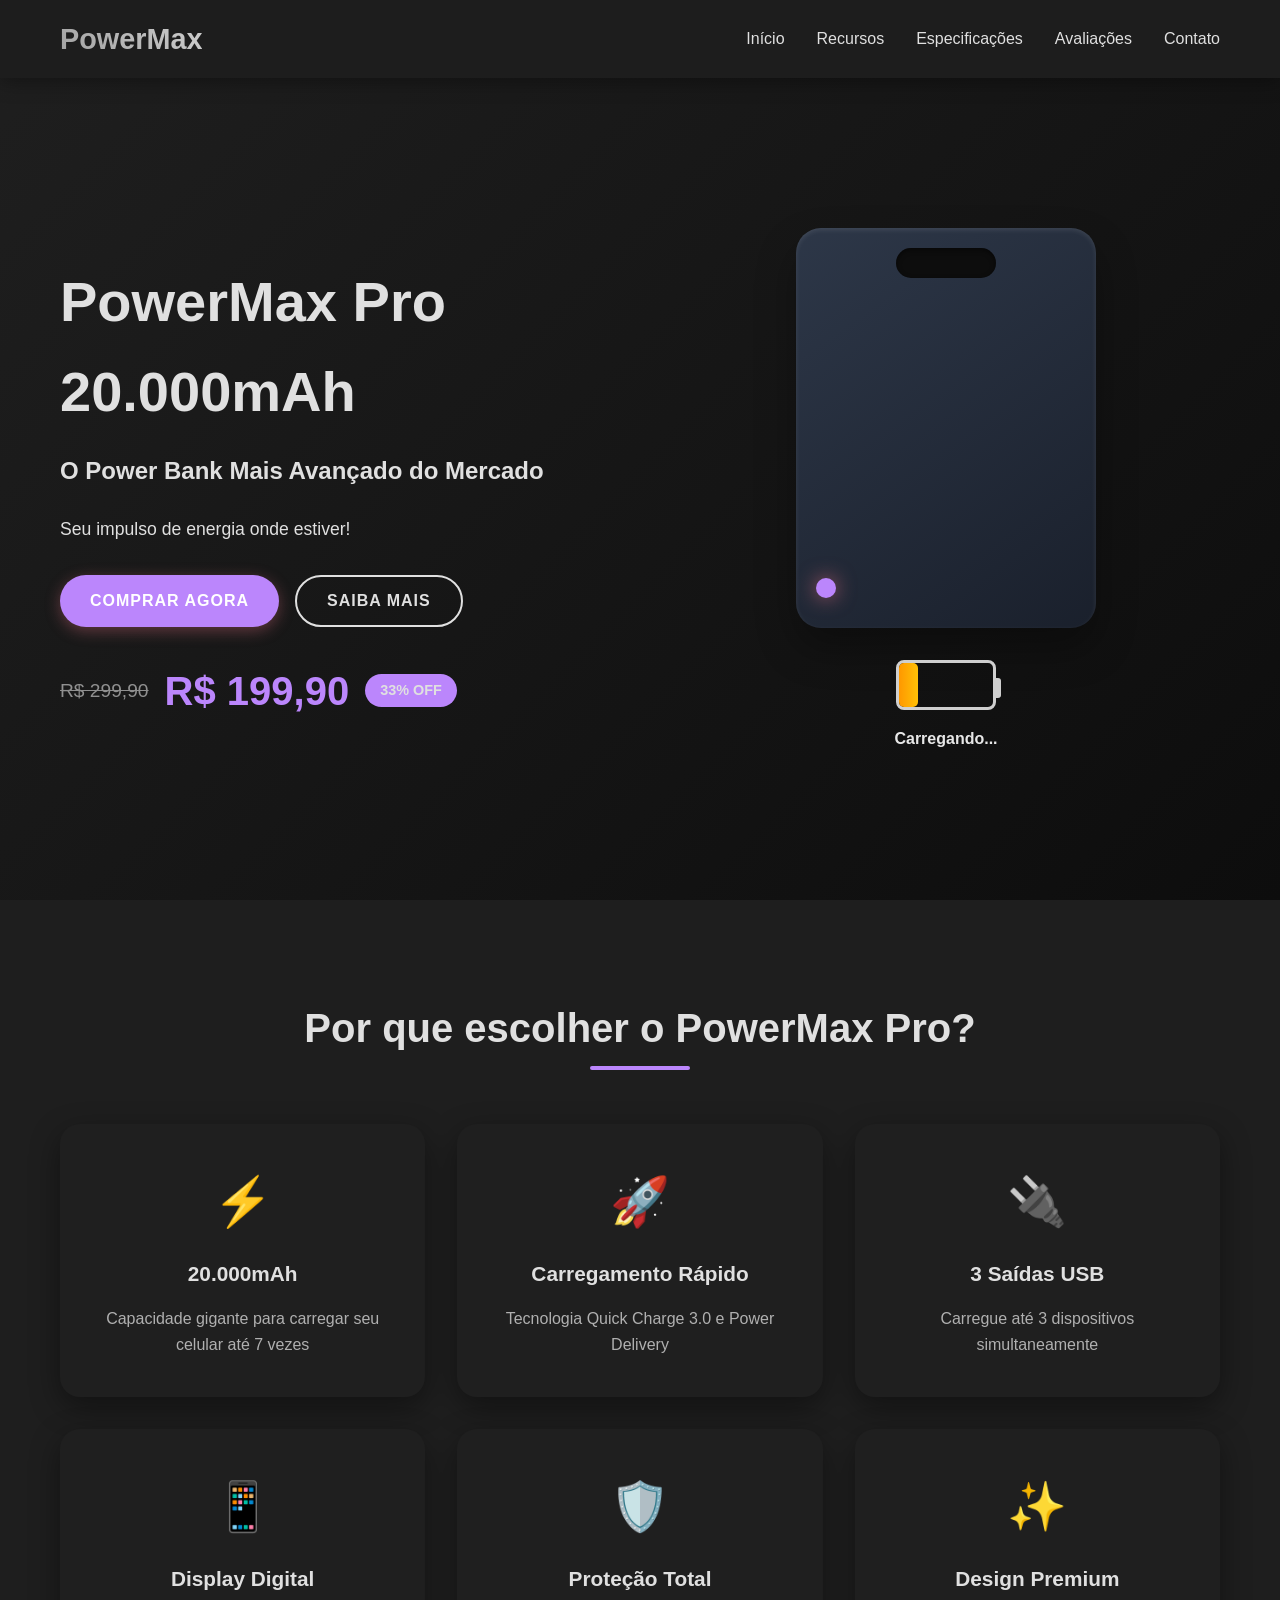
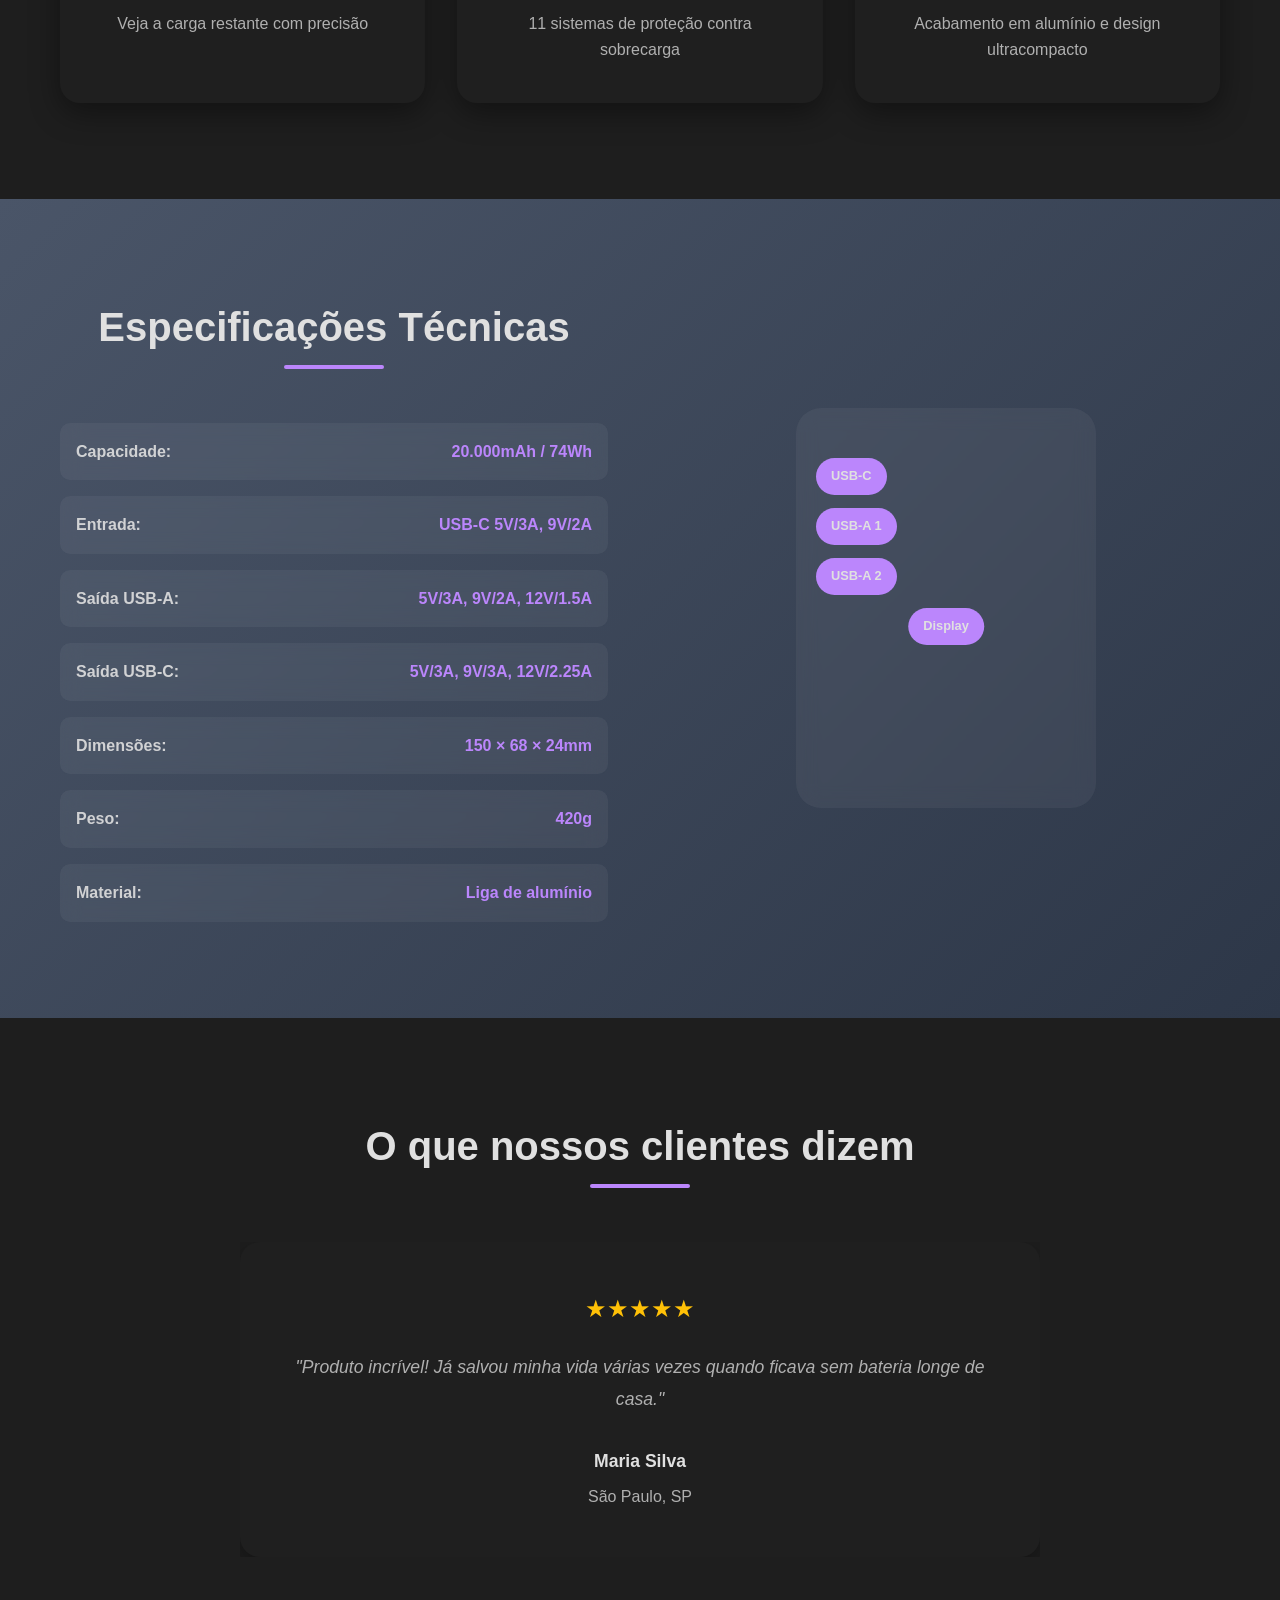
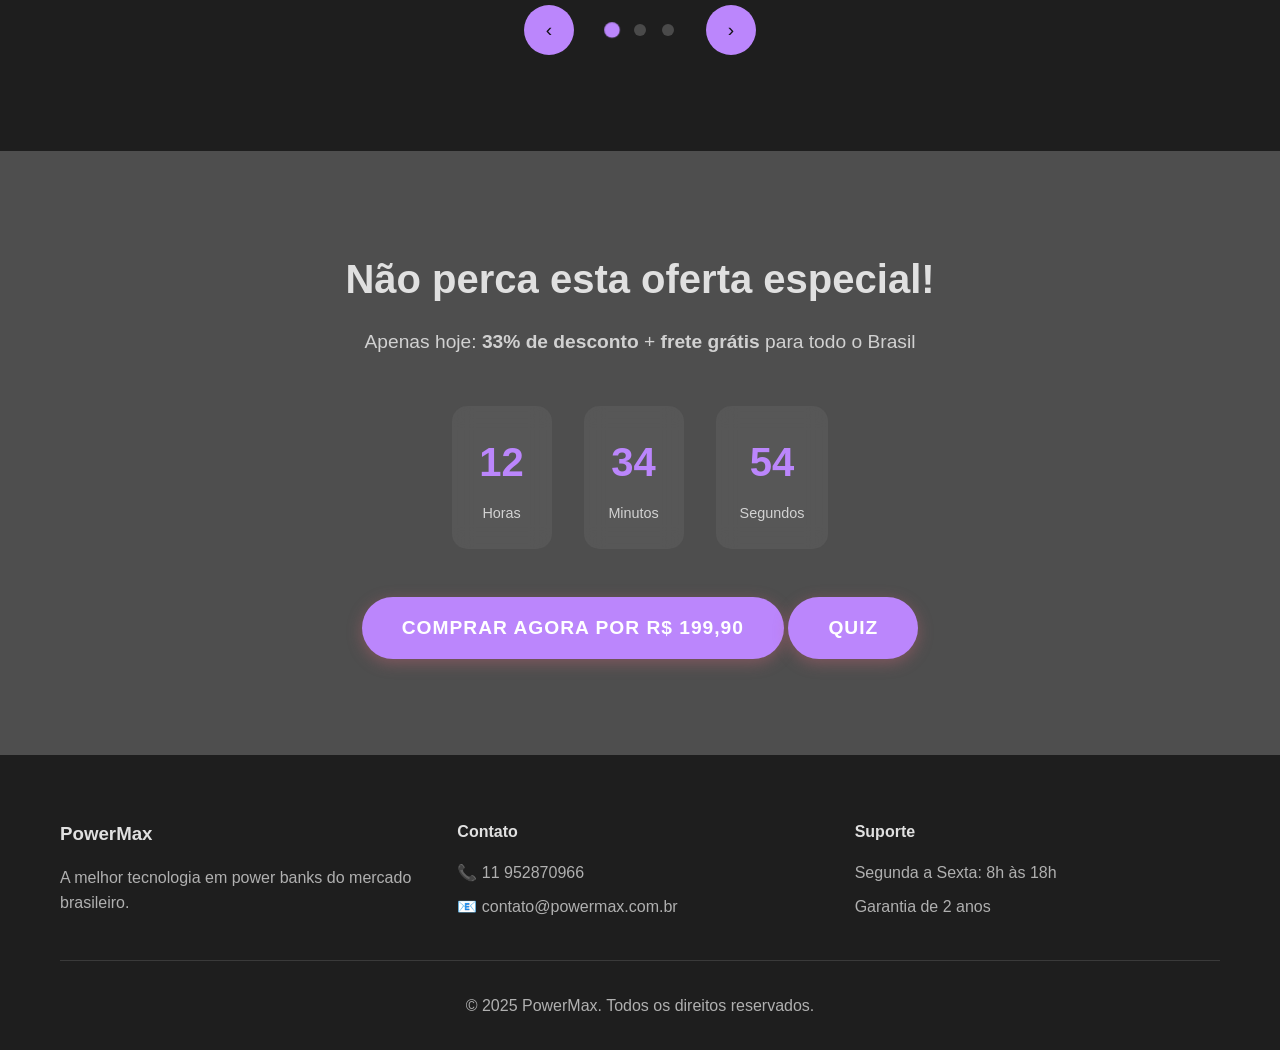
==== index.html @ d1345ab3 "Add files via upload" ====
<!DOCTYPE html>
<html lang="pt-BR">
<head>
    <meta charset="UTF-8">
    <meta name="viewport" content="width=device-width, initial-scale=1.0">
    <title>PowerMax Pro - O Poder que Você Precisa</title>
    <link rel="stylesheet" href="styles.css">
</head>
<body>
    <header class="header">
        <nav class="navbar">
            <div class="nav-brand">
                <h1>PowerMax</h1>
            </div>
            <ul class="nav-menu">
                <li><a href="#home">Início</a></li>
                <li><a href="#features">Recursos</a></li>
                <li><a href="#specs">Especificações</a></li>
                <li><a href="#testimonials">Avaliações</a></li>
                <li><a href="#contact">Contato</a></li>
            </ul>
            <div class="hamburger">
                <span></span>
                <span></span>
                <span></span>
            </div>
        </nav>
    </header>

    <main>
        <section id="home" class="hero">
            <div class="hero-content">
                <div class="hero-text">
                    <h1 class="hero-title">PowerMax Pro 20.000mAh</h1>
                    <h2 class="hero-subtitle">O Power Bank Mais Avançado do Mercado</h2>
                    <p class="hero-description">
                        Seu impulso de energia onde estiver!
                    </p>
                    <div class="hero-buttons">
                        <button class="btn btn-primary" id="buy-now">Comprar Agora</button>
                        <button class="btn btn-secondary" id="learn-more">Saiba Mais</button>
                    </div>
                    <div class="hero-price">
                        <span class="price-old">R$ 299,90</span>
                        <span class="price-current">R$ 199,90</span>
                        <span class="discount">33% OFF</span>
                    </div>
                </div>
                <div class="hero-image">
                    <div class="powerbank-showcase">
                        <div class="powerbank-3d"></div>
                        <div class="charging-animation">
                            <div class="battery-indicator">
                                <div class="battery-level" id="battery-level"></div>
                            </div>
                            <span class="charging-text">Carregando...</span>
                        </div>
                    </div>
                </div>
            </div>
        </section>

        <section id="features" class="features">
            <div class="container">
                <h2 class="section-title">Por que escolher o PowerMax Pro?</h2>
                <div class="features-grid">
                    <div class="feature-card" data-feature="capacity">
                        <div class="feature-icon">⚡</div>
                        <h3>20.000mAh</h3>
                        <p>Capacidade gigante para carregar seu celular até 7 vezes</p>
                    </div>
                    <div class="feature-card" data-feature="speed">
                        <div class="feature-icon">🚀</div>
                        <h3>Carregamento Rápido</h3>
                        <p>Tecnologia Quick Charge 3.0 e Power Delivery</p>
                    </div>
                    <div class="feature-card" data-feature="ports">
                        <div class="feature-icon">🔌</div>
                        <h3>3 Saídas USB</h3>
                        <p>Carregue até 3 dispositivos simultaneamente</p>
                    </div>
                    <div class="feature-card" data-feature="display">
                        <div class="feature-icon">📱</div>
                        <h3>Display Digital</h3>
                        <p>Veja a carga restante com precisão</p>
                    </div>
                    <div class="feature-card" data-feature="safety">
                        <div class="feature-icon">🛡️</div>
                        <h3>Proteção Total</h3>
                        <p>11 sistemas de proteção contra sobrecarga</p>
                    </div>
                    <div class="feature-card" data-feature="design">
                        <div class="feature-icon">✨</div>
                        <h3>Design Premium</h3>
                        <p>Acabamento em alumínio e design ultracompacto</p>
                    </div>
                </div>
            </div>
        </section>

        <section id="specs" class="specifications">
            <div class="container">
                <div class="specs-content">
                    <div class="specs-text">
                        <h2 class="section-title">Especificações Técnicas</h2>
                        <div class="specs-list">
                            <div class="spec-item">
                                <span class="spec-label">Capacidade:</span>
                                <span class="spec-value">20.000mAh / 74Wh</span>
                            </div>
                            <div class="spec-item">
                                <span class="spec-label">Entrada:</span>
                                <span class="spec-value">USB-C 5V/3A, 9V/2A</span>
                            </div>
                            <div class="spec-item">
                                <span class="spec-label">Saída USB-A:</span>
                                <span class="spec-value">5V/3A, 9V/2A, 12V/1.5A</span>
                            </div>
                            <div class="spec-item">
                                <span class="spec-label">Saída USB-C:</span>
                                <span class="spec-value">5V/3A, 9V/3A, 12V/2.25A</span>
                            </div>
                            <div class="spec-item">
                                <span class="spec-label">Dimensões:</span>
                                <span class="spec-value">150 × 68 × 24mm</span>
                            </div>
                            <div class="spec-item">
                                <span class="spec-label">Peso:</span>
                                <span class="spec-value">420g</span>
                            </div>
                            <div class="spec-item">
                                <span class="spec-label">Material:</span>
                                <span class="spec-value">Liga de alumínio</span>
                            </div>
                        </div>
                    </div>
                    <div class="specs-visual">
                        <div class="powerbank-diagram">
                            <div class="diagram-ports">
                                <div class="port usb-c" data-port="usb-c">USB-C</div>
                                <div class="port usb-a-1" data-port="usb-a1">USB-A 1</div>
                                <div class="port usb-a-2" data-port="usb-a2">USB-A 2</div>
                                <div class="port display" data-port="display">Display</div>
                            </div>
                        </div>
                    </div>
                </div>
            </div>
        </section>

        <section id="testimonials" class="testimonials">
            <div class="container">
                <h2 class="section-title">O que nossos clientes dizem</h2>
                <div class="testimonials-carousel">
                    <div class="testimonial-card active">
                        <div class="stars">★★★★★</div>
                        <p>"Produto incrível! Já salvou minha vida várias vezes quando ficava sem bateria longe de casa."</p>
                        <div class="testimonial-author">
                            <strong>Maria Silva</strong>
                            <span>São Paulo, SP</span>
                        </div>
                    </div>
                    <div class="testimonial-card">
                        <div class="stars">★★★★★</div>
                        <p>"A qualidade é excepcional e o carregamento é realmente rápido. Recomendo demais!"</p>
                        <div class="testimonial-author">
                            <strong>João Santos</strong>
                            <span>Rio de Janeiro, RJ</span>
                        </div>
                    </div>
                    <div class="testimonial-card">
                        <div class="stars">★★★★★</div>
                        <p>"Design lindo e funciona perfeitamente. Vale cada centavo investido."</p>
                        <div class="testimonial-author">
                            <strong>Ana Costa</strong>
                            <span>Belo Horizonte, MG</span>
                        </div>
                    </div>
                </div>
                <div class="carousel-controls">
                    <button class="carousel-btn prev" id="prev-testimonial">‹</button>
                    <div class="carousel-indicators">
                        <span class="indicator active" data-slide="0"></span>
                        <span class="indicator" data-slide="1"></span>
                        <span class="indicator" data-slide="2"></span>
                    </div>
                    <button class="carousel-btn next" id="next-testimonial">›</button>
                </div>
            </div>
        </section>

        <section class="cta-section">
            <div class="container">
                <div class="cta-content">
                    <h2>Não perca esta oferta especial!</h2>
                    <p>Apenas hoje: <strong>33% de desconto</strong> + <strong>frete grátis</strong> para todo o Brasil</p>
                    <div class="countdown" id="countdown">
                        <div class="countdown-item">
                            <span class="countdown-number" id="hours">12</span>
                            <span class="countdown-label">Horas</span>
                        </div>
                        <div class="countdown-item">
                            <span class="countdown-number" id="minutes">34</span>
                            <span class="countdown-label">Minutos</span>
                        </div>
                        <div class="countdown-item">
                            <span class="countdown-number" id="seconds">56</span>
                            <span class="countdown-label">Segundos</span>
                        </div>
                    </div>
                    <button class="btn btn-primary btn-large" id="final-cta">
                        Comprar Agora por R$ 199,90
                    </button>

                    <a href="quiz.html">
                    <button class="btn btn-primary btn-large">
                        Quiz
                    </button>
                    </a>
                </div>
            </div>
        </section>
    </main>

    <footer class="footer" id="contact">
        <div class="container">
            <div class="footer-content">
                <div class="footer-section">
                    <h3>PowerMax</h3>
                    <p>A melhor tecnologia em power banks do mercado brasileiro.</p>
                </div>
                <div class="footer-section">
                    <h4>Contato</h4>
                    <p>📞 11 952870966</p>
                    <p>📧 contato@powermax.com.br</p>
                </div>
                <div class="footer-section">
                    <h4>Suporte</h4>
                    <p>Segunda a Sexta: 8h às 18h</p>
                    <p>Garantia de 2 anos</p>
                </div>
            </div>
            <div class="footer-bottom">
                <p>&copy; 2025 PowerMax. Todos os direitos reservados.</p>
            </div>
        </div>
    </footer>

    <script src="script.js"></script>
</body>
</html>
---- styles.css ----
/* Dark Mode Theme */
:root {
    --bg-dark: #121212;
    --bg-dark-light: #1e1e1e;
    --text-light: #e0e0e0;
    --text-secondary: #b0b0b0;
    --card-bg: #1f1f1f;
    --card-shadow: rgba(0, 0, 0, 0.4);
    --highlight-color: #bb86fc; /* Cor de destaque para botões e links */
    --accent-color: #bb86fc; /* Cor de destaque secundária, como a do botão de compra */
}

* {
    margin: 0;
    padding: 0;
    box-sizing: border-box;
}

body {
    font-family: 'Segoe UI', Tahoma, Geneva, Verdana, sans-serif;
    line-height: 1.6;
    background-color: var(--bg-dark);
    color: var(--text-light);
    overflow-x: hidden;
}

.container {
    max-width: 1200px;
    margin: 0 auto;
    padding: 0 20px;
}

/* Header */
.header {
    position: fixed;
    top: 0;
    width: 100%;
    background: rgba(30, 30, 30, 0.95);
    backdrop-filter: blur(10px);
    z-index: 1000;
    padding: 1rem 0;
    box-shadow: 0 2px 20px var(--card-shadow);
}

.navbar {
    display: flex;
    justify-content: space-between;
    align-items: center;
    max-width: 1200px;
    margin: 0 auto;
    padding: 0 20px;
}

.nav-brand h1 {
    font-size: 1.8rem;
    background: linear-gradient(45deg, #a0a0a0 0%, #d0d0d0 100%);
    -webkit-background-clip: text;
    -webkit-text-fill-color: transparent;
    background-clip: text;
}

.nav-menu {
    display: flex;
    list-style: none;
    gap: 2rem;
}

.nav-menu a {
    text-decoration: none;
    color: var(--text-light);
    font-weight: 500;
    transition: all 0.3s ease;
    position: relative;
}

.nav-menu a::after {
    content: '';
    position: absolute;
    width: 0;
    height: 2px;
    bottom: -5px;
    left: 0;
    background: var(--highlight-color);
    transition: width 0.3s ease;
}

.nav-menu a:hover::after {
    width: 100%;
}

.hamburger {
    display: none;
    flex-direction: column;
    cursor: pointer;
}

.hamburger span {
    width: 25px;
    height: 3px;
    background: var(--text-light);
    margin: 3px 0;
    transition: 0.3s;
}

/* Hero Section */
.hero {
    min-height: 100vh;
    background: linear-gradient(135deg, #1f1f1f 0%, #0d0d0d 100%);
    display: flex;
    align-items: center;
    color: var(--text-light);
    padding-top: 80px;
}

.hero-content {
    display: grid;
    grid-template-columns: 1fr 1fr;
    gap: 4rem;
    align-items: center;
    max-width: 1200px;
    margin: 0 auto;
    padding: 0 20px;
}

.hero-title {
    font-size: 3.5rem;
    font-weight: 700;
    margin-bottom: 1rem;
    animation: slideInLeft 1s ease-out;
}

.hero-subtitle {
    font-size: 1.5rem;
    margin-bottom: 1.5rem;
    opacity: 0.9;
    animation: slideInLeft 1s ease-out 0.2s both;
}

.hero-description {
    font-size: 1.1rem;
    margin-bottom: 2rem;
    opacity: 0.8;
    animation: slideInLeft 1s ease-out 0.4s both;
}

.hero-buttons {
    display: flex;
    gap: 1rem;
    margin-bottom: 2rem;
    animation: slideInLeft 1s ease-out 0.6s both;
}

.btn {
    padding: 15px 30px;
    border: none;
    border-radius: 50px;
    font-size: 1rem;
    font-weight: 600;
    cursor: pointer;
    transition: all 0.3s ease;
    text-transform: uppercase;
    letter-spacing: 1px;
}

.btn-primary {
    background: var(--accent-color);
    color: white;
    box-shadow: 0 4px 15px rgba(207, 102, 121, 0.4);
}

.btn-primary:hover {
    background: #c75671;
    transform: translateY(-2px);
    box-shadow: 0 8px 25px rgba(207, 102, 121, 0.6);
}

.btn-secondary {
    background: transparent;
    color: var(--text-light);
    border: 2px solid var(--text-light);
}

.btn-secondary:hover {
    background: var(--text-light);
    color: var(--bg-dark);
    transform: translateY(-2px);
}

.btn-large {
    padding: 20px 40px;
    font-size: 1.2rem;
}

.hero-price {
    display: flex;
    align-items: center;
    gap: 1rem;
    animation: slideInLeft 1s ease-out 0.8s both;
}

.price-old {
    text-decoration: line-through;
    opacity: 0.6;
    font-size: 1.2rem;
}

.price-current {
    font-size: 2.5rem;
    font-weight: 700;
    color: var(--highlight-color);
}

.discount {
    background: var(--accent-color);
    padding: 5px 15px;
    border-radius: 20px;
    font-weight: 600;
    font-size: 0.9rem;
}

/* PowerBank Showcase */
.powerbank-showcase {
    position: relative;
    display: flex;
    flex-direction: column;
    align-items: center;
    animation: slideInRight 1s ease-out;
}

.powerbank-3d {
    width: 300px;
    height: 400px;
    background: linear-gradient(145deg, #2d3748, #1a202c);
    border-radius: 25px;
    position: relative;
    box-shadow: 
        0 20px 40px rgba(0, 0, 0, 0.3),
        inset 0 2px 5px rgba(255, 255, 255, 0.1);
    animation: float 3s ease-in-out infinite;
}

.powerbank-3d::before {
    content: '';
    position: absolute;
    top: 20px;
    left: 50%;
    transform: translateX(-50%);
    width: 100px;
    height: 30px;
    background: #0d0d0d;
    border-radius: 15px;
    box-shadow: inset 0 2px 5px rgba(0, 0, 0, 0.5);
}

.powerbank-3d::after {
    content: '';
    position: absolute;
    bottom: 30px;
    left: 20px;
    width: 20px;
    height: 20px;
    background: var(--accent-color);
    border-radius: 50%;
    box-shadow: 0 0 20px rgba(207, 102, 121, 0.8);
    animation: pulse 2s ease-in-out infinite;
}

.charging-animation {
    margin-top: 2rem;
    text-align: center;
}

.battery-indicator {
    width: 100px;
    height: 50px;
    border: 3px solid rgba(255, 255, 255, 0.8);
    border-radius: 8px;
    position: relative;
    margin: 0 auto 1rem;
}

.battery-indicator::after {
    content: '';
    position: absolute;
    top: 15px;
    right: -8px;
    width: 5px;
    height: 20px;
    background: rgba(255, 255, 255, 0.8);
    border-radius: 0 3px 3px 0;
}

.battery-level {
    height: 100%;
    background: linear-gradient(90deg, #4caf50, #8bc34a);
    border-radius: 5px;
    width: 0%;
    transition: width 0.3s ease;
    animation: charging 3s ease-in-out infinite;
}

.charging-text {
    color: rgba(255, 255, 255, 0.9);
    font-weight: 600;
}

/* Features Section */
.features {
    padding: 6rem 0;
    background: var(--bg-dark-light);
}

.section-title {
    text-align: center;
    font-size: 2.5rem;
    margin-bottom: 4rem;
    color: var(--text-light);
    position: relative;
}

.section-title::after {
    content: '';
    position: absolute;
    bottom: -10px;
    left: 50%;
    transform: translateX(-50%);
    width: 100px;
    height: 4px;
    background: var(--highlight-color);
    border-radius: 2px;
}

.features-grid {
    display: grid;
    grid-template-columns: repeat(auto-fit, minmax(300px, 1fr));
    gap: 2rem;
}

.feature-card {
    background: var(--card-bg);
    padding: 2.5rem;
    border-radius: 20px;
    text-align: center;
    box-shadow: 0 10px 30px var(--card-shadow);
    transition: all 0.3s ease;
    cursor: pointer;
}

.feature-card:hover {
    transform: translateY(-10px);
    box-shadow: 0 20px 50px rgba(0, 0, 0, 0.25);
}

.feature-icon {
    font-size: 3rem;
    margin-bottom: 1rem;
    display: block;
    color: var(--highlight-color);
}

.feature-card h3 {
    font-size: 1.3rem;
    margin-bottom: 1rem;
    color: var(--text-light);
}

.feature-card p {
    color: var(--text-secondary);
    line-height: 1.6;
}

/* Specifications */
.specifications {
    padding: 6rem 0;
    background: linear-gradient(135deg, #4a5568 0%, #2d3748 100%);
    color: var(--text-light);
}

.specs-content {
    display: grid;
    grid-template-columns: 1fr 1fr;
    gap: 4rem;
    align-items: center;
}

.specs-list {
    display: flex;
    flex-direction: column;
    gap: 1rem;
}

.spec-item {
    display: flex;
    justify-content: space-between;
    align-items: center;
    padding: 1rem;
    background: rgba(255, 255, 255, 0.05);
    border-radius: 10px;
    backdrop-filter: blur(10px);
}

.spec-label {
    font-weight: 600;
    opacity: 0.9;
}

.spec-value {
    font-weight: 700;
    color: var(--highlight-color);
}

.powerbank-diagram {
    position: relative;
    width: 300px;
    height: 400px;
    background: rgba(255, 255, 255, 0.05);
    border-radius: 25px;
    margin: 0 auto;
    backdrop-filter: blur(10px);
}

.port {
    position: absolute;
    background: var(--accent-color);
    padding: 8px 15px;
    border-radius: 20px;
    font-size: 0.8rem;
    font-weight: 600;
    cursor: pointer;
    transition: all 0.3s ease;
}

.port:hover {
    background: #c75671;
    transform: scale(1.1);
}

.usb-c { top: 50px; left: 20px; }
.usb-a-1 { top: 100px; left: 20px; }
.usb-a-2 { top: 150px; left: 20px; }
.display { top: 200px; left: 50%; transform: translateX(-50%); }

/* Testimonials */
.testimonials {
    padding: 6rem 0;
    background: var(--bg-dark-light);
}

.testimonials-carousel {
    position: relative;
    max-width: 800px;
    margin: 0 auto;
    overflow: hidden;
}

.testimonial-card {
    background: var(--card-bg);
    padding: 3rem;
    border-radius: 20px;
    text-align: center;
    box-shadow: 0 10px 30px var(--card-shadow);
    display: none;
    animation: fadeIn 0.5s ease;
}

.testimonial-card.active {
    display: block;
}

.stars {
    font-size: 1.5rem;
    color: #ffc107;
    margin-bottom: 1.5rem;
}

.testimonial-card p {
    font-size: 1.1rem;
    font-style: italic;
    margin-bottom: 2rem;
    color: var(--text-secondary);
    line-height: 1.8;
}

.testimonial-author strong {
    color: var(--text-light);
    font-size: 1.1rem;
}

.testimonial-author span {
    color: var(--text-secondary);
    display: block;
    margin-top: 0.5rem;
}

.carousel-controls {
    display: flex;
    justify-content: center;
    align-items: center;
    gap: 2rem;
    margin-top: 3rem;
}

.carousel-btn {
    background: var(--highlight-color);
    color: var(--bg-dark);
    border: none;
    width: 50px;
    height: 50px;
    border-radius: 50%;
    font-size: 1.2rem;
    cursor: pointer;
    transition: all 0.3s ease;
}

.carousel-btn:hover {
    background: #a272e6;
    transform: scale(1.1);
}

.carousel-indicators {
    display: flex;
    gap: 1rem;
}

.indicator {
    width: 12px;
    height: 12px;
    border-radius: 50%;
    background: #4a4a4a;
    cursor: pointer;
    transition: all 0.3s ease;
}

.indicator.active {
    background: var(--highlight-color);
    transform: scale(1.3);
}

.cta-section {
    padding: 6rem 0;
    background: linear-gradient(135deg, #4e4e4e 0%, #4e4e4e 100%);
    color: var(--text-light);
    text-align: center;
}

.cta-content h2 {
    font-size: 2.5rem;
    margin-bottom: 1rem;
}

.cta-content p {
    font-size: 1.2rem;
    margin-bottom: 3rem;
    opacity: 0.9;
}

.countdown {
    display: flex;
    justify-content: center;
    gap: 2rem;
    margin-bottom: 3rem;
}

.countdown-item {
    text-align: center;
    padding: 1.5rem;
    background: rgba(255, 255, 255, 0.05);
    border-radius: 15px;
    backdrop-filter: blur(10px);
    min-width: 100px;
}

.countdown-number {
    display: block;
    font-size: 2.5rem;
    font-weight: 700;
    color: var(--highlight-color);
}

.countdown-label {
    display: block;
    font-size: 0.9rem;
    opacity: 0.9;
    margin-top: 0.5rem;
}

/* Footer */
.footer {
    background: var(--bg-dark-light);
    color: var(--text-light);
    padding: 4rem 0 2rem;
}

.footer-content {
    display: grid;
    grid-template-columns: repeat(auto-fit, minmax(250px, 1fr));
    gap: 2rem;
    margin-bottom: 2rem;
}

.footer-section h3,
.footer-section h4 {
    margin-bottom: 1rem;
    color: var(--text-light);
}

.footer-section p {
    color: var(--text-secondary);
    margin-bottom: 0.5rem;
}

.footer-bottom {
    text-align: center;
    padding-top: 2rem;
    border-top: 1px solid #3a3a3a;
    color: var(--text-secondary);
}

/* Animations (Mantidas as originais) */
@keyframes slideInLeft {
    from {
        opacity: 0;
        transform: translateX(-50px);
    }
    to {
        opacity: 1;
        transform: translateX(0);
    }
}

@keyframes slideInRight {
    from {
        opacity: 0;
        transform: translateX(50px);
    }
    to {
        opacity: 1;
        transform: translateX(0);
    }
}

@keyframes float {
    0%, 100% {
        transform: translateY(0);
    }
    50% {
        transform: translateY(-20px);
    }
}

@keyframes pulse {
    0%, 100% {
        opacity: 1;
        transform: scale(1);
    }
    50% {
        opacity: 0.5;
        transform: scale(1.2);
    }
}

@keyframes charging {
    0% {
        width: 20%;
    }
    50% {
        width: 80%;
    }
    100% {
        width: 100%;
    }
}

@keyframes fadeIn {
    from {
        opacity: 0;
    }
    to {
        opacity: 1;
    }
}

/* Responsive Design (Mantidas as originais) */
@media (max-width: 768px) {
    .nav-menu {
        display: none;
        position: absolute;
        top: 100%;
        left: 0;
        width: 100%;
        background: var(--bg-dark);
        flex-direction: column;
        padding: 2rem;
        box-shadow: 0 2px 20px var(--card-shadow);
    }

    .nav-menu.active {
        display: flex;
    }

    .hamburger {
        display: flex;
    }

    .hamburger.active span:nth-child(1) {
        transform: rotate(-45deg) translate(-5px, 6px);
    }

    .hamburger.active span:nth-child(2) {
        opacity: 0;
    }

    .hamburger.active span:nth-child(3) {
        transform: rotate(45deg) translate(-5px, -6px);
    }

    .hero-content {
        grid-template-columns: 1fr;
        text-align: center;
        gap: 2rem;
    }

    .hero-title {
        font-size: 2.5rem;
    }

    .powerbank-3d {
        width: 200px;
        height: 300px;
    }

    .specs-content {
        grid-template-columns: 1fr;
        gap: 2rem;
    }

    .hero-buttons {
        flex-direction: column;
        align-items: center;
    }

    .countdown {
        flex-wrap: wrap;
        gap: 1rem;
    }

    .countdown-item {
        min-width: 80px;
        padding: 1rem;
    }

    .countdown-number {
        font-size: 2rem;
    }

    .features-grid {
        grid-template-columns: 1fr;
    }

    .cta-content h2 {
        font-size: 2rem;
    }
}

@media (max-width: 480px) {
    .hero-title {
        font-size: 2rem;
    }

    .hero-subtitle {
        font-size: 1.2rem;
    }

    .section-title {
        font-size: 2rem;
    }

    .feature-card {
        padding: 2rem;
    }

    .testimonial-card {
        padding: 2rem;
    }

    .powerbank-3d {
        width: 150px;
        height: 250px;
    }
}

/* --- Quiz Styles --- */
.quiz-section {
    padding: 6rem 0;
    background: var(--bg-dark-light);
}

.quiz-container {
    background: var(--card-bg);
    padding: 3rem;
    border-radius: 20px;
    box-shadow: 0 10px 30px var(--card-shadow);
    max-width: 800px;
    margin: 0 auto;
    text-align: center;
    animation: fadeIn 1s ease-in-out;
}

.question-text {
    font-size: 1.5rem;
    margin-bottom: 2rem;
    color: var(--text-light);
}

.options-container {
    display: flex;
    flex-direction: column;
    gap: 1rem;
    margin-bottom: 2rem;
}

.option-btn {
    padding: 1rem;
    background: rgba(255, 255, 255, 0.05);
    color: var(--text-light);
    border: 2px solid transparent;
    border-radius: 10px;
    font-size: 1rem;
    cursor: pointer;
    transition: all 0.3s ease;
    text-align: left;
}

.option-btn:hover {
    background: rgba(255, 255, 255, 0.1);
}

.option-btn.correct {
    background: #4caf50;
    border-color: #4caf50;
    color: white;
}

.option-btn.wrong {
    background: #f44336;
    border-color: #f44336;
    color: white;
}

.feedback {
    min-height: 25px;
    font-weight: 600;
    margin-bottom: 1rem;
    animation: fadeIn 0.5s ease;
}

.next-btn,
.restart-btn {
    display: none;
    margin-top: 1rem;
}

.result-container {
    display: none;
    animation: fadeIn 1s ease-in-out;
}

.result-container h3 {
    font-size: 2rem;
    color: var(--highlight-color);
}
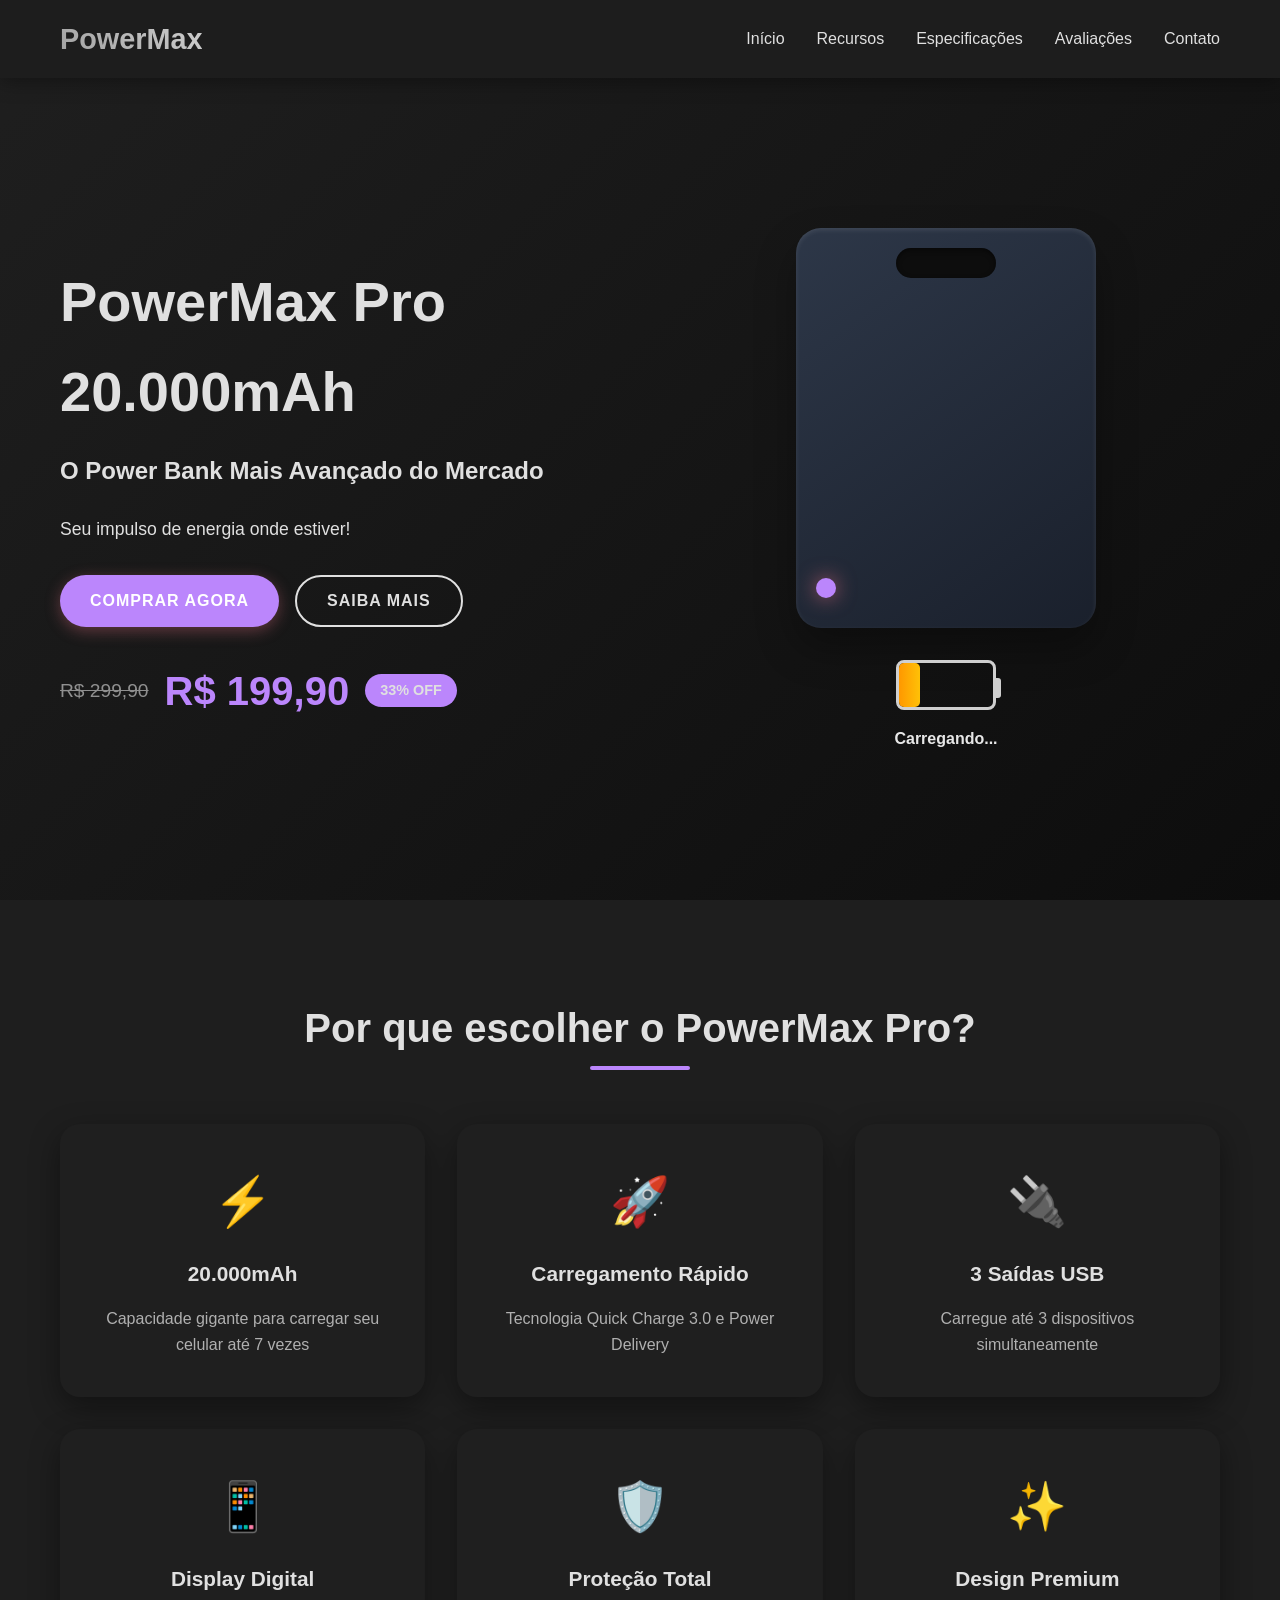
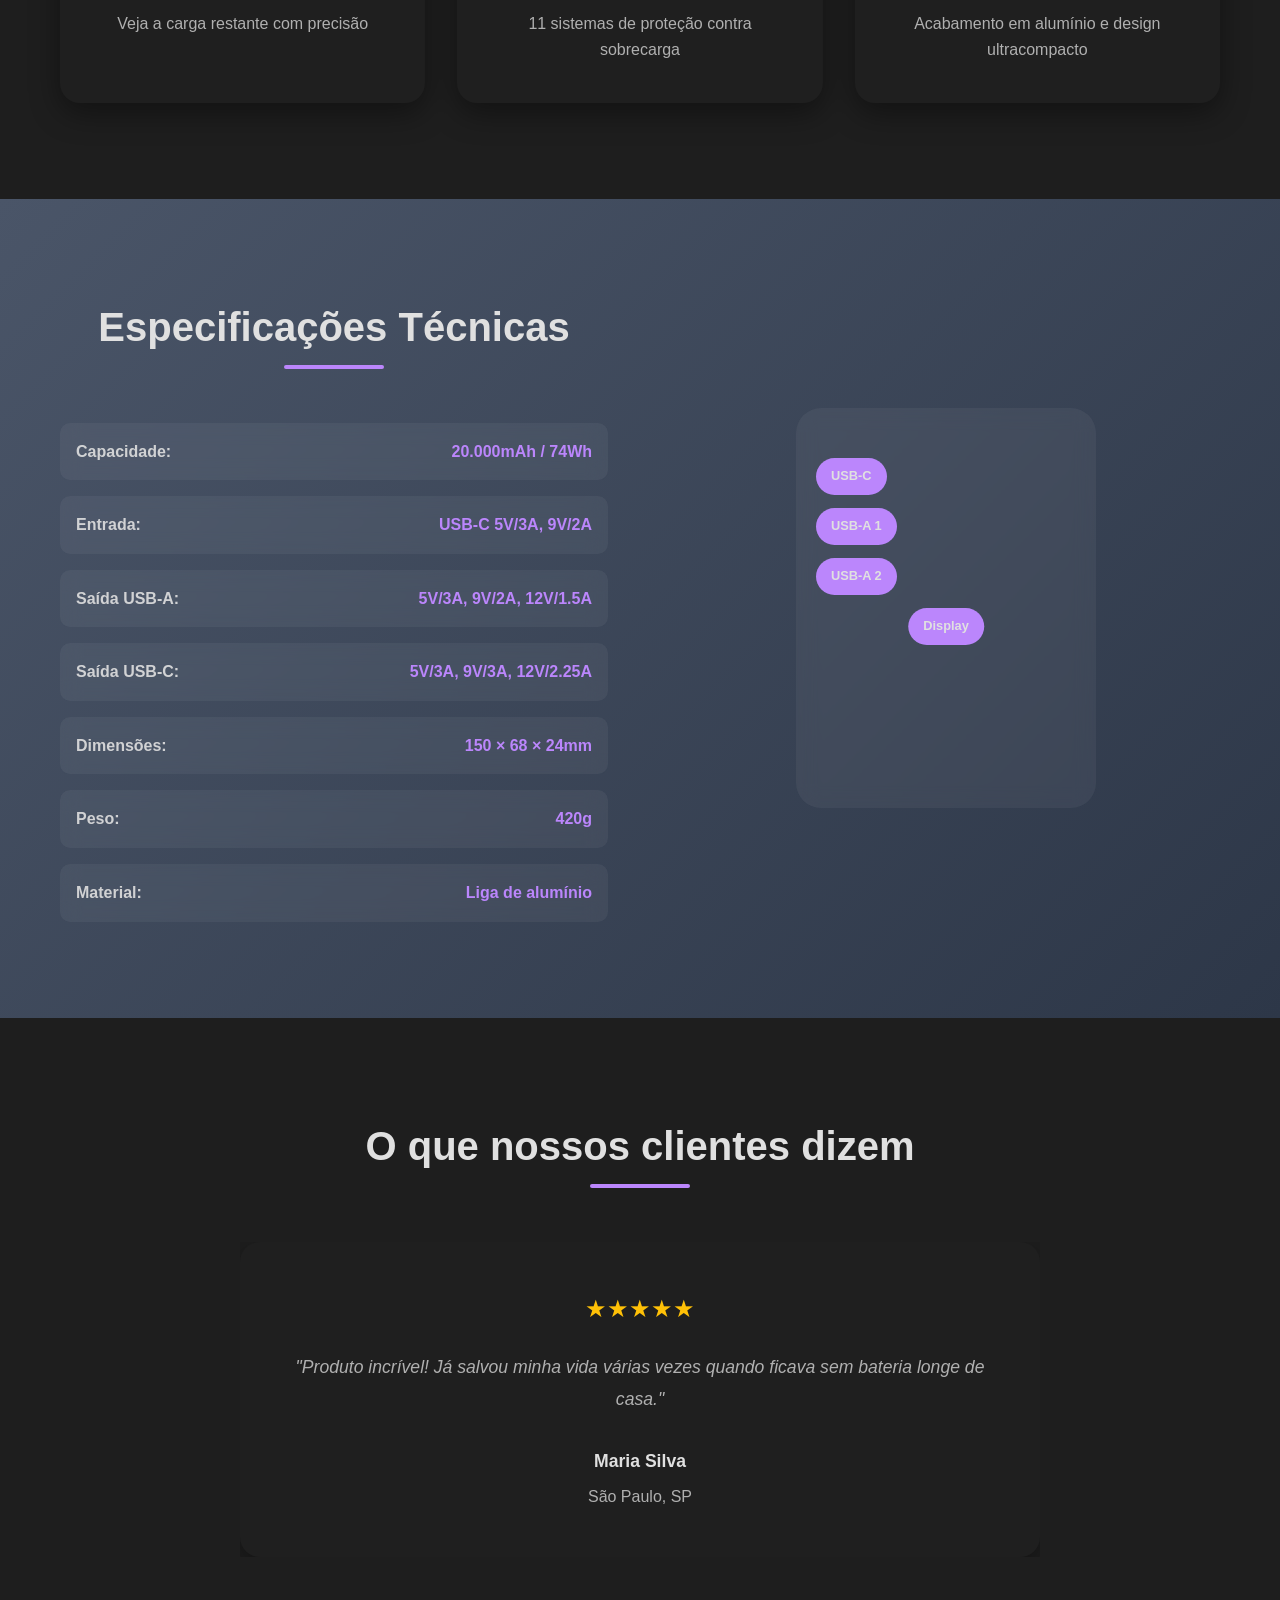
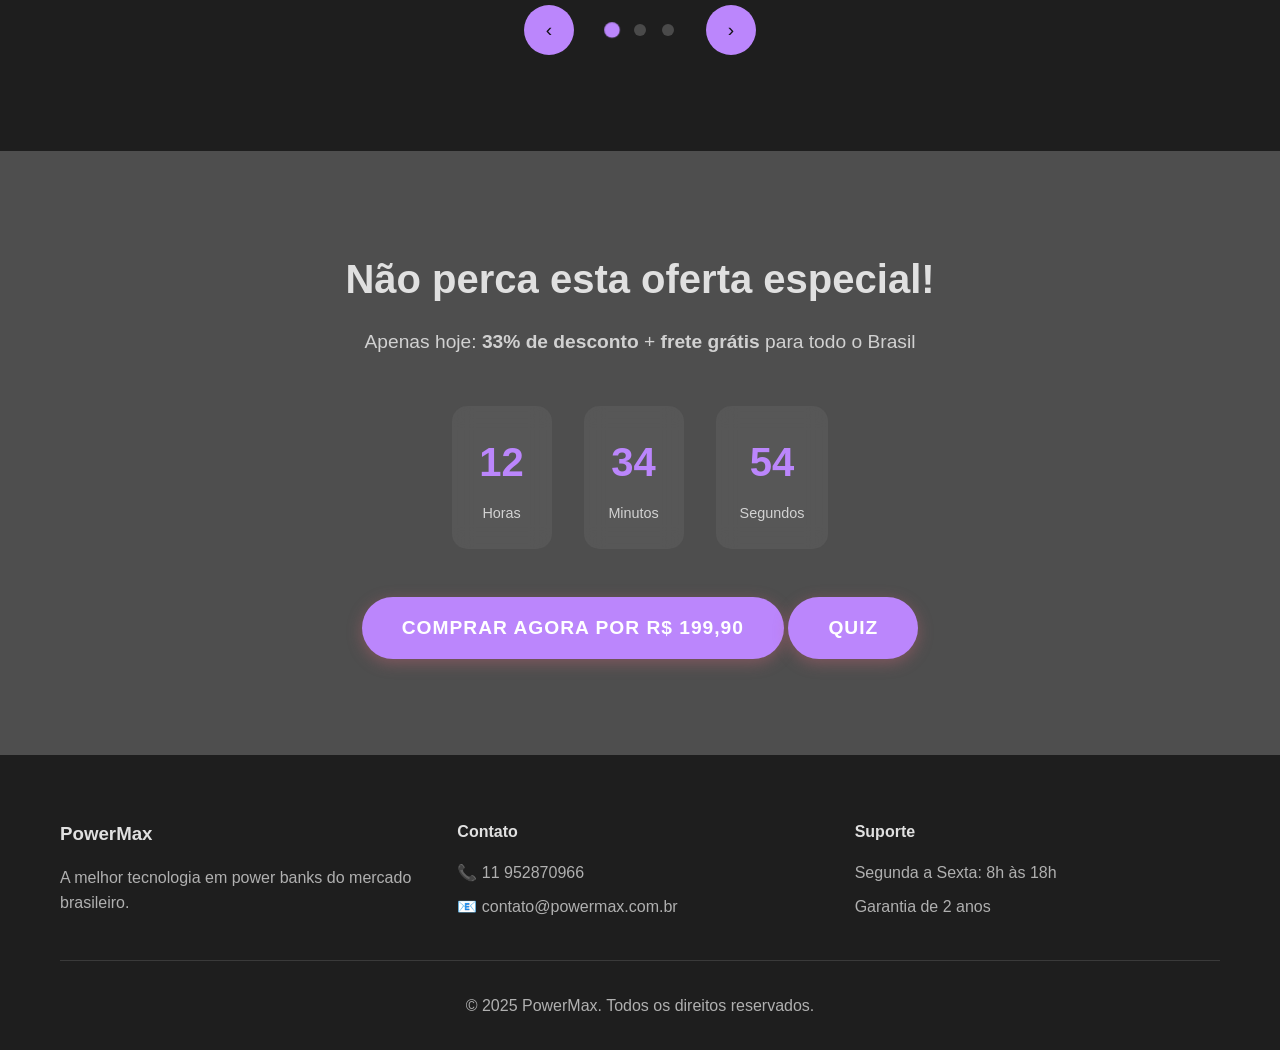
==== commit 1160eca9: "Update index.html" ====
--- a/index.html
+++ b/index.html
@@ -176,6 +176,15 @@
                             <span>Belo Horizonte, MG</span>
                         </div>
                     </div>
+
+                    <div class="testimonial-card">
+                        <div class="stars">★★★★★</div>
+                        <p>"Muito foda! LEMBRANDO que tem a prmoção compre um Lunares e leve um Powerbank de 20.000mAh"</p>
+                        <div class="testimonial-author">
+                            <strong>Marcos José</strong>
+                            <span>Mogi das Cruzes, SP</span>
+                        </div>
+                    </div>
                 </div>
                 <div class="carousel-controls">
                     <button class="carousel-btn prev" id="prev-testimonial">‹</button>
@@ -248,4 +257,4 @@
 
     <script src="script.js"></script>
 </body>
-</html>+</html>
